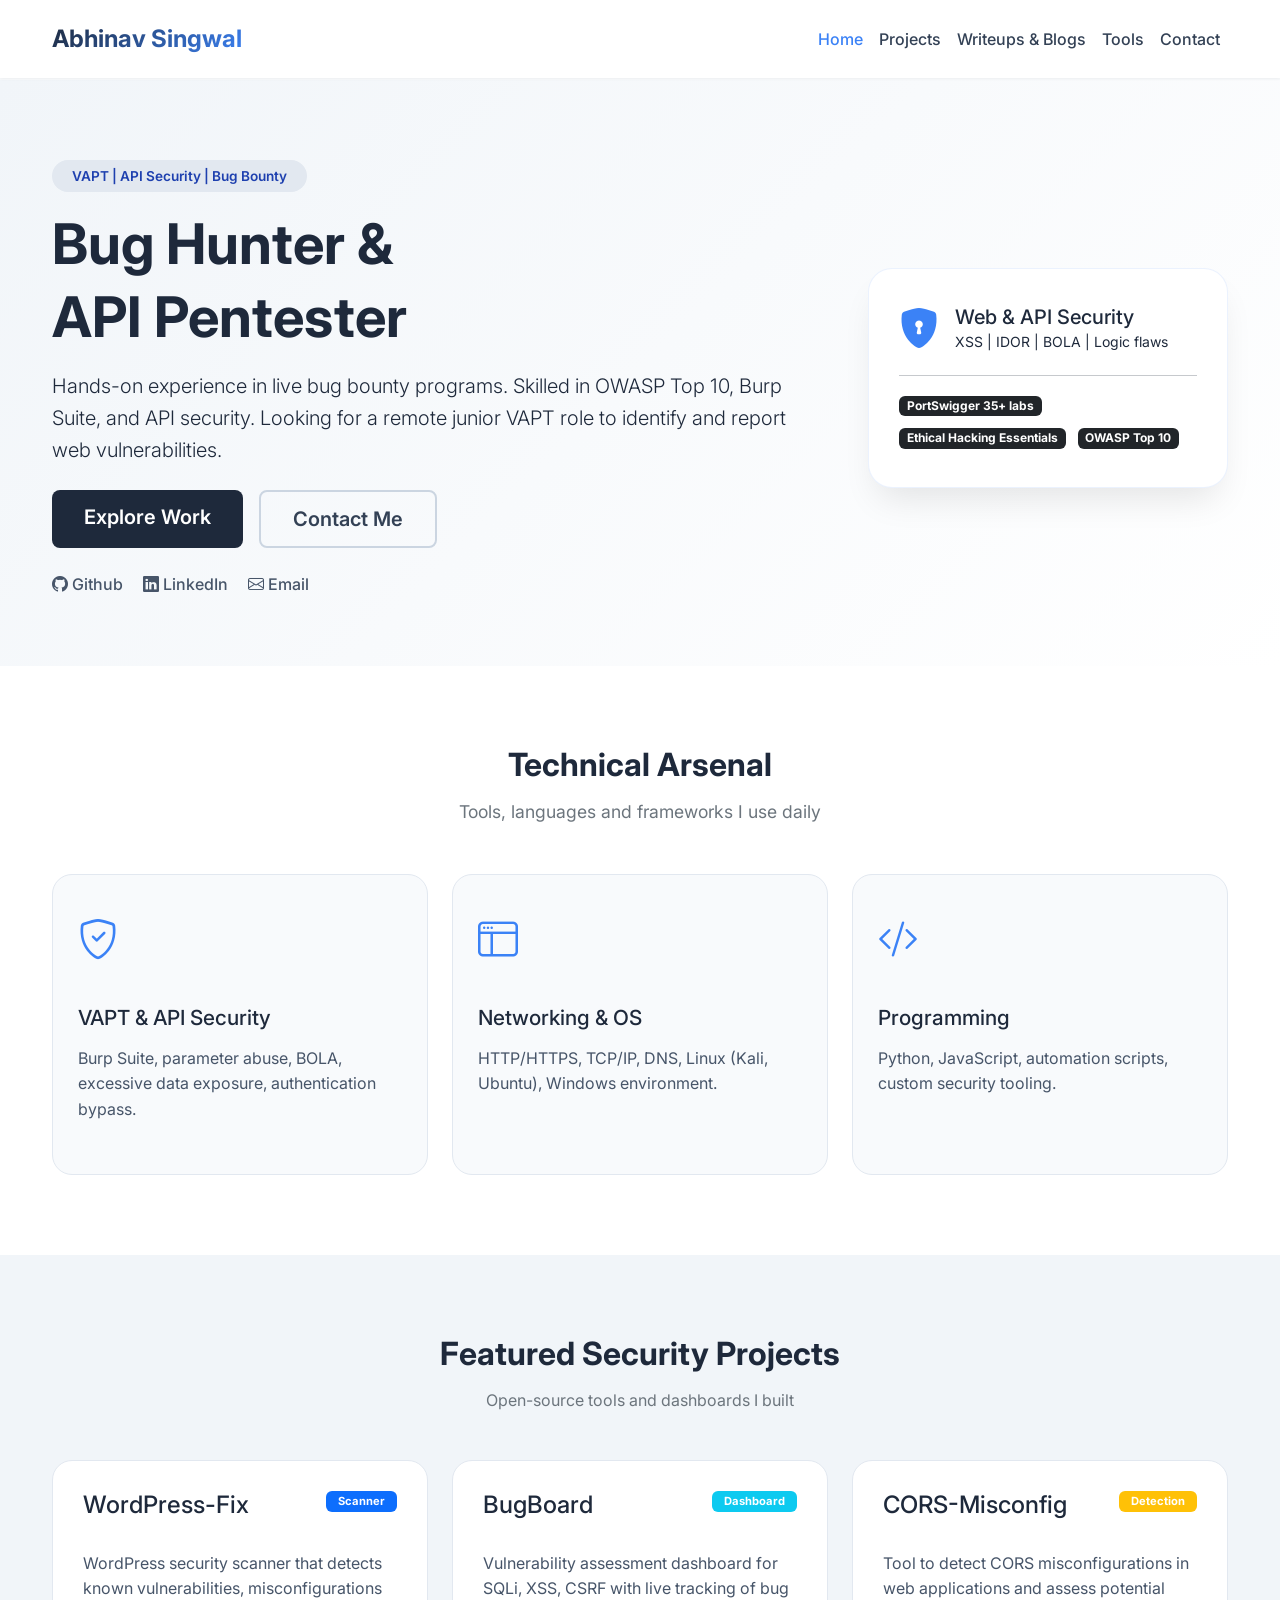
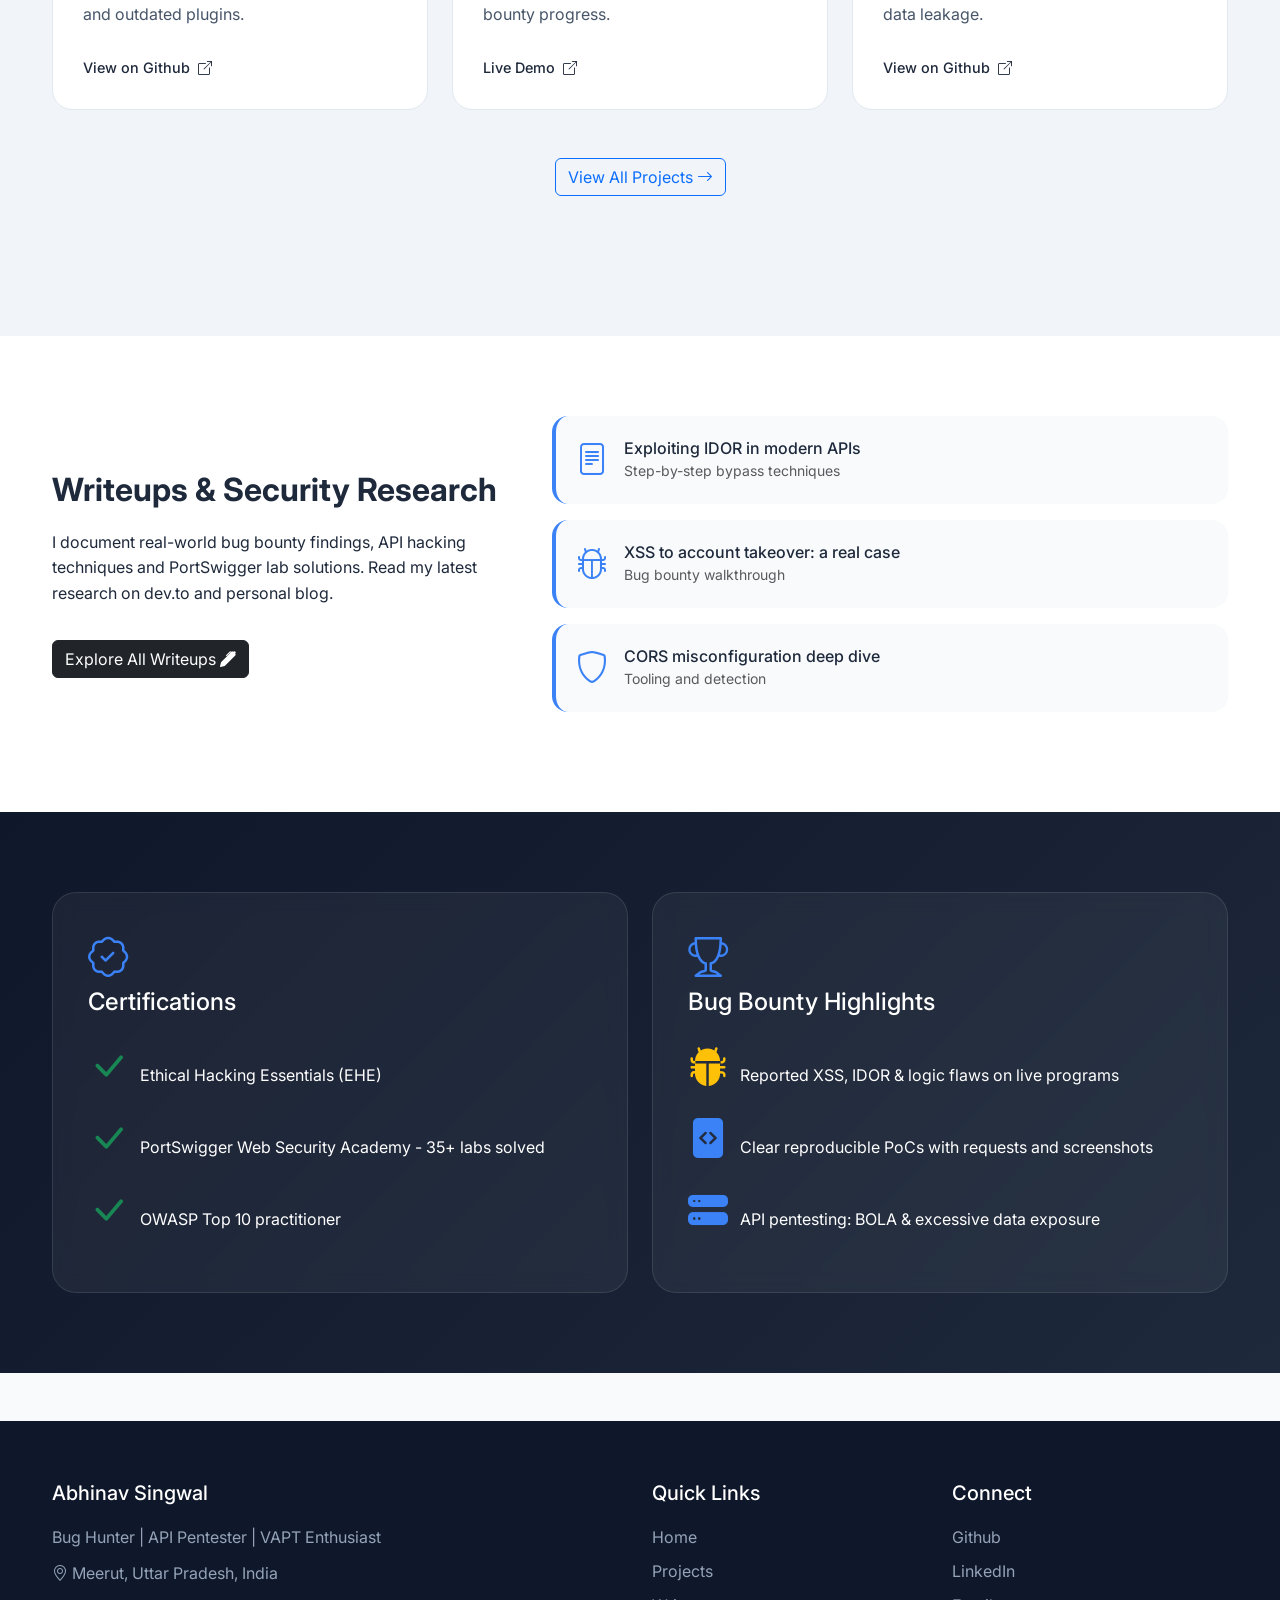
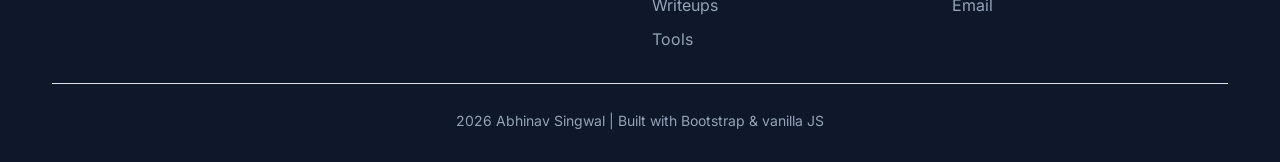
==== index.html @ 03f1d9d0 "Add files via upload" ====
<!DOCTYPE html>
<html lang="en">
<head>
    <meta charset="UTF-8">
    <meta name="viewport" content="width=device-width, initial-scale=1.0">
    <title>Abhinav Singwal | Bug Hunter & API Pentester</title>
    <!-- Bootstrap 5 CSS + Icons + Google Fonts -->
    <link href="https://cdn.jsdelivr.net/npm/bootstrap@5.3.0-alpha1/dist/css/bootstrap.min.css" rel="stylesheet">
    <link rel="stylesheet" href="https://cdn.jsdelivr.net/npm/bootstrap-icons@1.11.3/font/bootstrap-icons.min.css">
    <link href="https://fonts.googleapis.com/css2?family=Inter:opsz,wght@14..32,300;14..32,400;14..32,600;14..32,700&display=swap" rel="stylesheet">
    <!-- Custom CSS -->
    <link rel="stylesheet" href="style.css">
</head>
<body>

    <!-- Navigation -->
    <nav class="navbar navbar-expand-lg fixed-top">
        <div class="container">
            <a class="navbar-brand fw-bold" href="index.html">Abhinav Singwal</a>
            <button class="navbar-toggler" type="button" data-bs-toggle="collapse" data-bs-target="#navbarMain" aria-controls="navbarMain" aria-expanded="false" aria-label="Toggle navigation">
                <span class="navbar-toggler-icon"></span>
            </button>
            <div class="collapse navbar-collapse" id="navbarMain">
                <ul class="navbar-nav ms-auto mb-2 mb-lg-0">
                    <li class="nav-item"><a class="nav-link active" href="index.html">Home</a></li>
                    <li class="nav-item"><a class="nav-link" href="projects.html">Projects</a></li>
                    <li class="nav-item"><a class="nav-link" href="writeups.html">Writeups & Blogs</a></li>
                    <li class="nav-item"><a class="nav-link" href="tools.html">Tools</a></li>
                    <li class="nav-item"><a class="nav-link" href="contact.html">Contact</a></li>
                </ul>
            </div>
        </div>
    </nav>

    <!-- Hero Section -->
    <section class="hero-section">
        <div class="container">
            <div class="row align-items-center g-5">
                <div class="col-lg-8">
                    <div class="hero-badge mb-3">VAPT | API Security | Bug Bounty</div>
                    <h1 class="display-4 fw-bold mb-3">Bug Hunter & <br>API Pentester</h1>
                    <p class="lead mb-4">Hands-on experience in live bug bounty programs. Skilled in OWASP Top 10, Burp Suite, and API security. Looking for a remote junior VAPT role to identify and report web vulnerabilities.</p>
                    <div class="d-flex flex-wrap gap-3">
                        <a href="projects.html" class="btn btn-primary btn-lg">Explore Work</a>
                        <a href="contact.html" class="btn btn-outline-secondary btn-lg">Contact Me</a>
                    </div>
                    <div class="social-links mt-4">
                        <a href="https://github.com/yogsec" target="_blank" class="me-3"><i class="bi bi-github"></i> Github</a>
                        <a href="https://linkedin.com/in/abhinavsingwal" target="_blank" class="me-3"><i class="bi bi-linkedin"></i> LinkedIn</a>
                        <a href="mailto:abhinavsingwal@gmail.com" class="me-3"><i class="bi bi-envelope"></i> Email</a>
                    </div>
                </div>
                <div class="col-lg-4">
                    <div class="hero-card p-4">
                        <div class="d-flex align-items-center mb-3">
                            <i class="bi bi-shield-lock-fill fs-1 me-3"></i>
                            <div>
                                <h5 class="mb-0">Web & API Security</h5>
                                <small>XSS | IDOR | BOLA | Logic flaws</small>
                            </div>
                        </div>
                        <hr>
                        <div class="mt-3">
                            <span class="badge bg-dark me-2 mb-2">PortSwigger 35+ labs</span>
                            <span class="badge bg-dark me-2 mb-2">Ethical Hacking Essentials</span>
                            <span class="badge bg-dark me-2 mb-2">OWASP Top 10</span>
                        </div>
                    </div>
                </div>
            </div>
        </div>
    </section>

    <!-- Skills & Expertise Section -->
    <section class="skills-section">
        <div class="container">
            <div class="text-center mb-5">
                <h2 class="fw-bold">Technical Arsenal</h2>
                <p class="text-secondary">Tools, languages and frameworks I use daily</p>
            </div>
            <div class="row g-4">
                <div class="col-md-4">
                    <div class="skill-card p-4 h-100">
                        <i class="bi bi-shield-check fs-1"></i>
                        <h5 class="mt-3">VAPT & API Security</h5>
                        <p>Burp Suite, parameter abuse, BOLA, excessive data exposure, authentication bypass.</p>
                    </div>
                </div>
                <div class="col-md-4">
                    <div class="skill-card p-4 h-100">
                        <i class="bi bi-window-sidebar fs-1"></i>
                        <h5 class="mt-3">Networking & OS</h5>
                        <p>HTTP/HTTPS, TCP/IP, DNS, Linux (Kali, Ubuntu), Windows environment.</p>
                    </div>
                </div>
                <div class="col-md-4">
                    <div class="skill-card p-4 h-100">
                        <i class="bi bi-code-slash fs-1"></i>
                        <h5 class="mt-3">Programming</h5>
                        <p>Python, JavaScript, automation scripts, custom security tooling.</p>
                    </div>
                </div>
            </div>
        </div>
    </section>

    <!-- Featured Projects Preview -->
    <section class="featured-section">
        <div class="container">
            <div class="text-center mb-5">
                <h2 class="fw-bold">Featured Security Projects</h2>
                <p class="text-secondary">Open-source tools and dashboards I built</p>
            </div>
            <div class="row g-4">
                <div class="col-md-4">
                    <div class="project-card p-4 h-100">
                        <div class="d-flex justify-content-between align-items-start">
                            <h4>WordPress-Fix</h4>
                            <span class="badge bg-primary">Scanner</span>
                        </div>
                        <p class="mt-3">WordPress security scanner that detects known vulnerabilities, misconfigurations and outdated plugins.</p>
                        <a href="#" class="repo-link" data-repo="wordpress-fix">View on Github <i class="bi bi-box-arrow-up-right"></i></a>
                    </div>
                </div>
                <div class="col-md-4">
                    <div class="project-card p-4 h-100">
                        <div class="d-flex justify-content-between align-items-start">
                            <h4>BugBoard</h4>
                            <span class="badge bg-info">Dashboard</span>
                        </div>
                        <p class="mt-3">Vulnerability assessment dashboard for SQLi, XSS, CSRF with live tracking of bug bounty progress.</p>
                        <a href="#" class="repo-link" data-repo="BugBoard">Live Demo <i class="bi bi-box-arrow-up-right"></i></a>
                    </div>
                </div>
                <div class="col-md-4">
                    <div class="project-card p-4 h-100">
                        <div class="d-flex justify-content-between align-items-start">
                            <h4>CORS-Misconfig</h4>
                            <span class="badge bg-warning">Detection</span>
                        </div>
                        <p class="mt-3">Tool to detect CORS misconfigurations in web applications and assess potential data leakage.</p>
                        <a href="#" class="repo-link" data-repo="cors">View on Github <i class="bi bi-box-arrow-up-right"></i></a>
                    </div>
                </div>
            </div>
            <div class="text-center mt-5">
                <a href="projects.html" class="btn btn-outline-primary">View All Projects <i class="bi bi-arrow-right"></i></a>
            </div>
        </div>
    </section>

    <!-- Recent Blog / Writeups preview -->
    <section class="writeups-preview">
        <div class="container">
            <div class="row align-items-center">
                <div class="col-md-5">
                    <h2 class="fw-bold">Writeups & Security Research</h2>
                    <p>I document real-world bug bounty findings, API hacking techniques and PortSwigger lab solutions. Read my latest research on dev.to and personal blog.</p>
                    <a href="writeups.html" class="btn btn-dark mt-2">Explore All Writeups <i class="bi bi-pen-fill"></i></a>
                </div>
                <div class="col-md-7 mt-4 mt-md-0">
                    <div class="blog-card p-3 mb-3">
                        <div class="d-flex gap-3 align-items-center">
                            <i class="bi bi-file-text fs-2"></i>
                            <div>
                                <h6 class="mb-0">Exploiting IDOR in modern APIs</h6>
                                <small class="text-muted">Step-by-step bypass techniques</small>
                            </div>
                        </div>
                    </div>
                    <div class="blog-card p-3 mb-3">
                        <div class="d-flex gap-3 align-items-center">
                            <i class="bi bi-bug fs-2"></i>
                            <div>
                                <h6 class="mb-0">XSS to account takeover: a real case</h6>
                                <small class="text-muted">Bug bounty walkthrough</small>
                            </div>
                        </div>
                    </div>
                    <div class="blog-card p-3">
                        <div class="d-flex gap-3 align-items-center">
                            <i class="bi bi-shield fs-2"></i>
                            <div>
                                <h6 class="mb-0">CORS misconfiguration deep dive</h6>
                                <small class="text-muted">Tooling and detection</small>
                            </div>
                        </div>
                    </div>
                </div>
            </div>
        </div>
    </section>

    <!-- Certifications & Achievements -->
    <section class="certs-section">
        <div class="container">
            <div class="row g-4">
                <div class="col-md-6">
                    <div class="cert-card h-100">
                        <i class="bi bi-patch-check fs-1"></i>
                        <h4>Certifications</h4>
                        <ul class="list-unstyled mt-3">
                            <li><i class="bi bi-check-lg text-success me-2"></i> Ethical Hacking Essentials (EHE)</li>
                            <li><i class="bi bi-check-lg text-success me-2"></i> PortSwigger Web Security Academy - 35+ labs solved</li>
                            <li><i class="bi bi-check-lg text-success me-2"></i> OWASP Top 10 practitioner</li>
                        </ul>
                    </div>
                </div>
                <div class="col-md-6">
                    <div class="cert-card h-100">
                        <i class="bi bi-trophy fs-1"></i>
                        <h4>Bug Bounty Highlights</h4>
                        <ul class="list-unstyled mt-3">
                            <li><i class="bi bi-bug-fill text-warning me-2"></i> Reported XSS, IDOR & logic flaws on live programs</li>
                            <li><i class="bi bi-file-code-fill me-2"></i> Clear reproducible PoCs with requests and screenshots</li>
                            <li><i class="bi bi-hdd-stack-fill me-2"></i> API pentesting: BOLA & excessive data exposure</li>
                        </ul>
                    </div>
                </div>
            </div>
        </div>
    </section>

    <!-- Footer -->
    <footer class="footer mt-5">
        <div class="container">
            <div class="row">
                <div class="col-md-6">
                    <h5>Abhinav Singwal</h5>
                    <p>Bug Hunter | API Pentester | VAPT Enthusiast</p>
                    <p><i class="bi bi-geo-alt"></i> Meerut, Uttar Pradesh, India</p>
                </div>
                <div class="col-md-3">
                    <h5>Quick Links</h5>
                    <ul class="list-unstyled">
                        <li><a href="index.html" class="text-decoration-none">Home</a></li>
                        <li><a href="projects.html" class="text-decoration-none">Projects</a></li>
                        <li><a href="writeups.html" class="text-decoration-none">Writeups</a></li>
                        <li><a href="tools.html" class="text-decoration-none">Tools</a></li>
                    </ul>
                </div>
                <div class="col-md-3">
                    <h5>Connect</h5>
                    <ul class="list-unstyled">
                        <li><a href="https://github.com/yogsec" target="_blank" class="text-decoration-none">Github</a></li>
                        <li><a href="https://linkedin.com/in/abhinavsingwal" target="_blank" class="text-decoration-none">LinkedIn</a></li>
                        <li><a href="mailto:abhinavsingwal@gmail.com" class="text-decoration-none">Email</a></li>
                    </ul>
                </div>
            </div>
            <div class="text-center pt-4 mt-3 border-top">
                <small> 2025 Abhinav Singwal | Built with Bootstrap & vanilla JS</small>
            </div>
        </div>
    </footer>

    <!-- Bootstrap JS Bundle -->
    <script src="https://cdn.jsdelivr.net/npm/bootstrap@5.3.0-alpha1/dist/js/bootstrap.bundle.min.js"></script>
    <!-- Custom JS -->
    <script src="script.js"></script>
</body>
</html>
---- style.css ----
/* style.css - Abhinav Singwal Portfolio - Fixed Spacing */

* {
    margin: 0;
    padding: 0;
    box-sizing: border-box;
}

body {
    font-family: 'Inter', sans-serif;
    background-color: #f8fafc;
    color: #1e293b;
    padding-top: 80px;
}

/* Navigation */
.navbar {
    background-color: rgba(255, 255, 255, 0.98);
    backdrop-filter: blur(10px);
    box-shadow: 0 1px 3px rgba(0, 0, 0, 0.05);
    padding: 1rem 0;
}

.navbar-brand {
    font-size: 1.5rem;
    background: linear-gradient(135deg, #1e293b, #3b82f6);
    -webkit-background-clip: text;
    background-clip: text;
    color: transparent !important;
}

.nav-link {
    font-weight: 500;
    color: #334155 !important;
    transition: color 0.2s ease;
}

.nav-link:hover,
.nav-link.active {
    color: #3b82f6 !important;
}

/* Hero Section - Extra spacing added */
.hero-section {
    padding: 80px 0 70px 0;
    background: linear-gradient(135deg, #f1f5f9 0%, #ffffff 100%);
}

.hero-badge {
    display: inline-block;
    background: #e2e8f0;
    padding: 6px 20px;
    border-radius: 30px;
    font-size: 0.85rem;
    font-weight: 600;
    color: #1e40af;
    margin-bottom: 20px;
}

.display-4 {
    margin-bottom: 20px;
    line-height: 1.3;
}

.lead {
    margin-bottom: 30px;
    line-height: 1.6;
}

.social-links {
    margin-top: 30px;
}

.social-links a {
    color: #475569;
    text-decoration: none;
    font-weight: 500;
    margin-right: 25px;
    transition: color 0.2s;
}

.social-links a:hover {
    color: #3b82f6;
}

.hero-card {
    background: white;
    border-radius: 24px;
    box-shadow: 0 20px 35px -10px rgba(0, 0, 0, 0.1);
    border: 1px solid rgba(59, 130, 246, 0.1);
    padding: 30px !important;
}

.hero-card i {
    color: #3b82f6;
}

/* Buttons */
.btn-primary {
    background: #1e293b;
    border: none;
    padding: 12px 32px;
    font-weight: 600;
    transition: all 0.2s;
    border-radius: 8px;
}

.btn-primary:hover {
    background: #3b82f6;
    transform: translateY(-2px);
    box-shadow: 0 10px 20px -5px rgba(59, 130, 246, 0.3);
}

.btn-outline-secondary {
    border: 2px solid #cbd5e1;
    color: #334155;
    padding: 12px 32px;
    font-weight: 600;
    border-radius: 8px;
}

.btn-outline-secondary:hover {
    border-color: #3b82f6;
    background: #f8fafc;
    color: #3b82f6;
}

/* Skills Section - Extra spacing */
.skills-section {
    padding: 80px 0;
    background: white;
}

.skills-section .text-center {
    margin-bottom: 60px;
}

.skills-section h2 {
    margin-bottom: 15px;
}

.skills-section .text-secondary {
    font-size: 1.1rem;
}

.skill-card {
    background: #f8fafc;
    border-radius: 20px;
    padding: 35px 25px !important;
    transition: all 0.3s ease;
    border: 1px solid #e2e8f0;
    margin-bottom: 0;
}

.skill-card i {
    font-size: 2.8rem;
    color: #3b82f6;
    margin-bottom: 20px;
    display: inline-block;
}

.skill-card h5 {
    margin-bottom: 15px;
    font-size: 1.3rem;
}

.skill-card p {
    line-height: 1.6;
    color: #475569;
}

/* Featured Section - Extra spacing */
.featured-section {
    padding: 80px 0;
    background: #f1f5f9;
}

.featured-section .text-center {
    margin-bottom: 60px;
}

.featured-section h2 {
    margin-bottom: 15px;
}

.project-card {
    background: white;
    border-radius: 20px;
    padding: 30px !important;
    transition: all 0.3s;
    border: 1px solid #e2e8f0;
}

.project-card h4 {
    margin-bottom: 15px;
}

.project-card p {
    line-height: 1.6;
    margin: 15px 0;
    color: #475569;
}

.project-card .badge {
    font-size: 0.7rem;
    padding: 5px 12px;
}

.repo-link {
    color: #3b82f6;
    text-decoration: none;
    font-weight: 500;
    display: inline-flex;
    align-items: center;
    gap: 0.5rem;
    margin-top: 15px;
}

/* Writeups Preview */
.writeups-preview {
    padding: 80px 0;
    background: white;
}

.writeups-preview h2 {
    margin-bottom: 20px;
}

.writeups-preview p {
    line-height: 1.6;
    margin-bottom: 25px;
}

.blog-card {
    background: #f8fafc;
    border-radius: 16px;
    padding: 20px !important;
    border-left: 4px solid #3b82f6;
    margin-bottom: 20px;
    transition: all 0.2s;
}

.blog-card i {
    color: #3b82f6;
}

.blog-card h6 {
    margin-bottom: 5px;
}

/* Certifications Section */
.certs-section {
    padding: 80px 0;
    background: linear-gradient(135deg, #0f172a 0%, #1e293b 100%);
    color: white;
}

.cert-card {
    background: rgba(255, 255, 255, 0.05);
    backdrop-filter: blur(10px);
    border-radius: 24px;
    padding: 35px;
    border: 1px solid rgba(255, 255, 255, 0.1);
    height: 100%;
}

.cert-card i {
    color: #3b82f6;
    margin-bottom: 20px;
    font-size: 2.5rem;
}

.cert-card h4 {
    margin-bottom: 20px;
}

.cert-card ul li {
    margin-bottom: 12px;
}

/* Footer */
.footer {
    background: #0f172a;
    color: #94a3b8;
    padding: 60px 0 30px;
    margin-top: 0;
}

.footer h5 {
    color: white;
    margin-bottom: 20px;
}

.footer p {
    margin-bottom: 10px;
    line-height: 1.6;
}

.footer ul li {
    margin-bottom: 10px;
}

.footer a {
    color: #94a3b8;
    text-decoration: none;
    transition: color 0.2s;
}

.footer a:hover {
    color: #3b82f6;
}

/* Section common spacing */
.container {
    max-width: 1200px;
    margin: 0 auto;
}

section {
    width: 100%;
}

/* Row spacing */
.row {
    margin-bottom: 0;
}

.row>[class*="col-"] {
    margin-bottom: 0;
}

/* Responsive */
@media (max-width: 768px) {
    body {
        padding-top: 70px;
    }

    .hero-section {
        padding: 50px 0 40px 0;
        text-align: center;
    }

    .display-4 {
        font-size: 2rem;
    }

    .hero-section .lead {
        font-size: 1rem;
    }

    .social-links {
        justify-content: center;
    }

    .skills-section {
        padding: 50px 0;
    }

    .featured-section {
        padding: 50px 0;
    }

    .writeups-preview {
        padding: 50px 0;
        text-align: center;
    }

    .certs-section {
        padding: 50px 0;
    }

    .cert-card {
        margin-bottom: 20px;
    }

    .footer {
        text-align: center;
    }

    .btn-primary,
    .btn-outline-secondary {
        padding: 10px 24px;
    }
}

/* Extra large screens ke liye bhi spacing */
@media (min-width: 1400px) {
    .hero-section {
        padding: 100px 0 90px 0;
    }

    .skills-section,
    .featured-section,
    .writeups-preview,
    .certs-section {
        padding: 100px 0;
    }
}

/* Add these to the bottom of your existing style.css */

/* Page Header */
.page-header {
    padding: 100px 0 40px 0;
    background: linear-gradient(135deg, #0f172a 0%, #1e293b 100%);
    color: white;
}

.github-stats .badge {
    font-size: 0.9rem;
    padding: 8px 16px;
}

/* Filter Section */
.filter-section {
    padding: 40px 0;
    background: white;
    border-bottom: 1px solid #e2e8f0;
}

.filter-btn {
    background: #f1f5f9;
    color: #334155;
    border: none;
    padding: 8px 24px;
    margin: 5px;
    border-radius: 40px;
    font-weight: 500;
    transition: all 0.2s;
}

.filter-btn:hover,
.filter-btn.active {
    background: #1e293b;
    color: white;
}

/* Projects Grid */
.projects-grid-section {
    padding: 60px 0;
    background: #f8fafc;
    min-height: 600px;
}

.project-card-detailed {
    background: white;
    border-radius: 20px;
    padding: 24px;
    height: 100%;
    transition: all 0.3s;
    border: 1px solid #e2e8f0;
    display: flex;
    flex-direction: column;
}

.project-card-detailed:hover {
    transform: translateY(-5px);
    box-shadow: 0 20px 30px -15px rgba(0, 0, 0, 0.1);
    border-color: #3b82f6;
}

.project-header {
    display: flex;
    justify-content: space-between;
    align-items: flex-start;
    flex-wrap: wrap;
    margin-bottom: 16px;
}

.project-name {
    font-size: 1.2rem;
    font-weight: 700;
    margin-bottom: 0;
    color: #1e293b;
}

.tech-badge {
    background: #e2e8f0;
    padding: 4px 12px;
    border-radius: 20px;
    font-size: 0.7rem;
    font-weight: 600;
    color: #1e40af;
}

.stars-count {
    font-size: 0.85rem;
    color: #64748b;
    margin-top: 8px;
}

.project-description {
    color: #475569;
    line-height: 1.6;
    margin: 16px 0;
    flex-grow: 1;
}

.project-footer {
    margin-top: auto;
    border-top: 1px solid #e2e8f0;
    padding-top: 16px;
}

.project-links {
    display: flex;
    gap: 20px;
    flex-wrap: wrap;
}

.repo-link, .demo-link {
    text-decoration: none;
    font-weight: 500;
    font-size: 0.9rem;
    transition: color 0.2s;
}

.repo-link {
    color: #1e293b;
}

.repo-link:hover {
    color: #3b82f6;
}

.demo-link {
    color: #3b82f6;
}

.demo-link:hover {
    text-decoration: underline;
}

/* GitHub Callout */
.github-callout {
    padding: 80px 0;
    background: linear-gradient(135deg, #f1f5f9 0%, #ffffff 100%);
}

.github-callout i {
    color: #1e293b;
}

.github-callout .btn-primary {
    background: #1e293b;
}

.github-callout .btn-primary:hover {
    background: #3b82f6;
}

/* Responsive */
@media (max-width: 768px) {
    .page-header {
        padding: 80px 0 30px 0;
    }
    
    .page-header h1 {
        font-size: 1.8rem;
    }
    
    .filter-section {
        padding: 30px 0;
    }
    
    .filter-btn {
        padding: 6px 18px;
        font-size: 0.85rem;
    }
    
    .projects-grid-section {
        padding: 40px 0;
    }
    
    .project-name {
        font-size: 1rem;
    }
}


/* Redirect Section */
.redirect-section {
    padding: 120px 0 60px 0;
    background: linear-gradient(135deg, #f1f5f9 0%, #ffffff 100%);
    min-height: 70vh;
}

.redirect-card {
    background: white;
    border-radius: 32px;
    padding: 50px 30px;
    box-shadow: 0 20px 40px -15px rgba(0, 0, 0, 0.1);
    max-width: 800px;
    margin: 0 auto;
}

.redirect-icon i {
    font-size: 5rem;
    color: #3b82f6;
}

.redirect-message {
    background: #f8fafc;
    border-radius: 20px;
    padding: 30px;
    margin: 30px 0;
}

.redirect-buttons .btn-primary {
    background: #1e293b;
    border: none;
}

.redirect-buttons .btn-primary:hover {
    background: #3b82f6;
}

/* Featured Writeups Section */
.featured-writeups {
    padding: 60px 0;
    background: white;
}

.writeup-card {
    background: #f8fafc;
    border-radius: 20px;
    padding: 30px;
    text-align: center;
    cursor: pointer;
    transition: all 0.3s ease;
    border: 1px solid #e2e8f0;
    height: 100%;
}

.writeup-card:hover {
    transform: translateY(-8px);
    box-shadow: 0 20px 30px -12px rgba(0, 0, 0, 0.15);
    border-color: #3b82f6;
}

.writeup-card i {
    font-size: 2.5rem;
    color: #3b82f6;
    margin-bottom: 20px;
}

.writeup-card h5 {
    margin-bottom: 15px;
    font-weight: 600;
}

.writeup-card p {
    color: #64748b;
    font-size: 0.9rem;
    line-height: 1.5;
    margin-bottom: 20px;
}

.read-link {
    color: #3b82f6;
    font-weight: 500;
    text-decoration: none;
    display: inline-flex;
    align-items: center;
    gap: 5px;
}

.writeup-card:hover .read-link {
    gap: 10px;
}

@media (max-width: 768px) {
    .redirect-section {
        padding: 100px 0 40px 0;
    }
    
    .redirect-card {
        padding: 30px 20px;
    }
    
    .redirect-icon i {
        font-size: 3.5rem;
    }
    
    .redirect-message {
        padding: 20px;
    }
    
    .redirect-buttons .btn {
        display: inline-block;
        margin: 5px;
    }
    
    .featured-writeups {
        padding: 40px 0;
    }
    
    .writeup-card {
        padding: 25px;
    }
}

/* Tools Page Styles */
.tools-header {
    padding: 100px 0 50px 0;
    background: linear-gradient(135deg, #0f172a 0%, #1e293b 100%);
    color: white;
}

.tools-badge {
    display: inline-block;
    background: rgba(59, 130, 246, 0.2);
    padding: 8px 20px;
    border-radius: 40px;
    font-size: 0.9rem;
    border: 1px solid rgba(59, 130, 246, 0.3);
}

.tools-badge i {
    color: #3b82f6;
    margin-right: 8px;
}

.tools-stats {
    display: flex;
    justify-content: center;
    gap: 20px;
    flex-wrap: wrap;
}

.stat-badge {
    background: rgba(255, 255, 255, 0.1);
    padding: 6px 16px;
    border-radius: 30px;
    font-size: 0.85rem;
}

.stat-badge i {
    margin-right: 6px;
}

/* Tools Grid */
.tools-grid-section {
    padding: 60px 0;
    background: #f8fafc;
}

.tool-card {
    background: white;
    border-radius: 24px;
    padding: 28px;
    height: 100%;
    transition: all 0.3s ease;
    border: 1px solid #e2e8f0;
    display: flex;
    flex-direction: column;
}

.tool-card:hover {
    transform: translateY(-6px);
    box-shadow: 0 25px 35px -15px rgba(0, 0, 0, 0.12);
    border-color: #3b82f6;
}

.tool-icon {
    width: 60px;
    height: 60px;
    background: linear-gradient(135deg, #3b82f6 0%, #1e40af 100%);
    border-radius: 16px;
    display: flex;
    align-items: center;
    justify-content: center;
    margin-bottom: 20px;
}

.tool-icon i {
    font-size: 28px;
    color: white;
}

.tool-header {
    display: flex;
    justify-content: space-between;
    align-items: flex-start;
    flex-wrap: wrap;
    margin-bottom: 16px;
}

.tool-name {
    font-size: 1.35rem;
    font-weight: 700;
    margin-bottom: 0;
    color: #1e293b;
}

.tool-badge-group {
    display: flex;
    gap: 8px;
    flex-wrap: wrap;
}

.tool-lang-badge {
    background: #e2e8f0;
    padding: 4px 12px;
    border-radius: 20px;
    font-size: 0.7rem;
    font-weight: 600;
    color: #1e40af;
}

.tool-type-badge {
    background: #dbeafe;
    padding: 4px 12px;
    border-radius: 20px;
    font-size: 0.7rem;
    font-weight: 600;
    color: #1d4ed8;
}

.tool-description {
    color: #475569;
    line-height: 1.6;
    margin: 16px 0;
    flex-grow: 1;
}

.tool-features {
    display: flex;
    flex-wrap: wrap;
    gap: 12px;
    margin: 16px 0;
    padding-top: 8px;
    border-top: 1px solid #e2e8f0;
}

.tool-features span {
    font-size: 0.75rem;
    color: #64748b;
    display: inline-flex;
    align-items: center;
    gap: 4px;
}

.tool-links {
    display: flex;
    flex-wrap: wrap;
    gap: 12px;
    margin-top: 16px;
    align-items: center;
}

.tool-github-link {
    background: #1e293b;
    color: white;
    padding: 8px 20px;
    border-radius: 40px;
    text-decoration: none;
    font-size: 0.85rem;
    font-weight: 500;
    transition: all 0.2s;
    display: inline-flex;
    align-items: center;
    gap: 6px;
}

.tool-github-link:hover {
    background: #3b82f6;
    color: white;
}

.tool-demo-link {
    background: #eff6ff;
    color: #3b82f6;
    padding: 8px 20px;
    border-radius: 40px;
    text-decoration: none;
    font-size: 0.85rem;
    font-weight: 500;
    transition: all 0.2s;
    display: inline-flex;
    align-items: center;
    gap: 6px;
}

.tool-demo-link:hover {
    background: #3b82f6;
    color: white;
}

.tool-copy-btn {
    background: #f1f5f9;
    border: 1px solid #e2e8f0;
    padding: 8px 18px;
    border-radius: 40px;
    font-size: 0.85rem;
    font-weight: 500;
    cursor: pointer;
    transition: all 0.2s;
    display: inline-flex;
    align-items: center;
    gap: 6px;
    color: #334155;
}

.tool-copy-btn:hover {
    background: #e2e8f0;
    border-color: #3b82f6;
}

/* How to Use Section */
.howto-section {
    padding: 70px 0;
    background: white;
}

.howto-card {
    background: #f8fafc;
    border-radius: 20px;
    padding: 30px;
    text-align: center;
    position: relative;
    border: 1px solid #e2e8f0;
    transition: all 0.3s;
}

.howto-card:hover {
    border-color: #3b82f6;
    box-shadow: 0 10px 25px -8px rgba(0, 0, 0, 0.08);
}

.step-number {
    position: absolute;
    top: -15px;
    left: 20px;
    background: #3b82f6;
    color: white;
    width: 35px;
    height: 35px;
    border-radius: 50%;
    display: flex;
    align-items: center;
    justify-content: center;
    font-weight: bold;
    font-size: 1rem;
}

.howto-card i {
    font-size: 2.5rem;
    color: #3b82f6;
    margin: 15px 0;
}

.howto-card h5 {
    margin-bottom: 12px;
    font-weight: 600;
}

.howto-card p {
    color: #64748b;
    font-size: 0.9rem;
    margin-bottom: 15px;
}

.howto-code {
    background: #1e293b;
    color: #e2e8f0;
    padding: 8px 12px;
    border-radius: 8px;
    font-size: 0.75rem;
    display: inline-block;
    font-family: monospace;
}

@media (max-width: 768px) {
    .tools-header {
        padding: 80px 0 40px 0;
    }
    
    .tools-header h1 {
        font-size: 1.8rem;
    }
    
    .tools-grid-section {
        padding: 40px 0;
    }
    
    .tool-card {
        padding: 20px;
    }
    
    .tool-name {
        font-size: 1.1rem;
    }
    
    .tool-links {
        flex-direction: column;
        align-items: stretch;
    }
    
    .tool-github-link,
    .tool-demo-link,
    .tool-copy-btn {
        text-align: center;
        justify-content: center;
    }
    
    .howto-section {
        padding: 50px 0;
    }
    
    .howto-card {
        margin-bottom: 30px;
    }
}


/* Contact Page Styles */
.contact-section {
    padding: 120px 0 70px 0;
    background: linear-gradient(135deg, #f8fafc 0%, #ffffff 100%);
    min-height: 100vh;
}

.contact-info-card {
    background: white;
    border-radius: 28px;
    padding: 35px;
    box-shadow: 0 20px 35px -12px rgba(0, 0, 0, 0.08);
    border: 1px solid #e2e8f0;
    height: 100%;
}

.contact-badge {
    display: inline-block;
    background: #eff6ff;
    padding: 6px 16px;
    border-radius: 40px;
    font-size: 0.85rem;
    color: #3b82f6;
    font-weight: 500;
}

.contact-badge i {
    margin-right: 6px;
}

.contact-details {
    margin: 30px 0;
}

.contact-detail-item {
    display: flex;
    align-items: center;
    gap: 16px;
    padding: 15px 0;
    border-bottom: 1px solid #e2e8f0;
}

.contact-detail-item:last-child {
    border-bottom: none;
}

.contact-icon {
    width: 48px;
    height: 48px;
    background: #eff6ff;
    border-radius: 14px;
    display: flex;
    align-items: center;
    justify-content: center;
}

.contact-icon i {
    font-size: 22px;
    color: #3b82f6;
}

.contact-detail-item h6 {
    margin-bottom: 4px;
    font-size: 0.85rem;
    color: #64748b;
}

.contact-detail-item p {
    margin-bottom: 0;
    font-weight: 500;
    color: #1e293b;
}

.contact-availability {
    background: #ecfdf5;
    padding: 14px 20px;
    border-radius: 14px;
    display: flex;
    align-items: center;
    gap: 10px;
}

.contact-availability i {
    font-size: 1.2rem;
}

.contact-availability span {
    font-weight: 500;
    color: #065f46;
}

/* Contact Form Card */
.contact-form-card {
    background: white;
    border-radius: 28px;
    padding: 35px;
    box-shadow: 0 20px 35px -12px rgba(0, 0, 0, 0.08);
    border: 1px solid #e2e8f0;
}

.form-label {
    font-weight: 600;
    color: #1e293b;
    margin-bottom: 8px;
}

.form-control {
    border: 1px solid #e2e8f0;
    border-radius: 14px;
    padding: 12px 18px;
    font-size: 0.95rem;
    transition: all 0.2s;
}

.form-control:focus {
    border-color: #3b82f6;
    box-shadow: 0 0 0 3px rgba(59, 130, 246, 0.1);
    outline: none;
}

textarea.form-control {
    resize: vertical;
}

.contact-form-card .btn-primary {
    background: #1e293b;
    padding: 14px;
    font-weight: 600;
    border-radius: 14px;
    transition: all 0.2s;
}

.contact-form-card .btn-primary:hover {
    background: #3b82f6;
    transform: translateY(-2px);
}

.contact-form-card .btn-primary:disabled {
    background: #94a3b8;
    transform: none;
}

/* Alert styles for form status */
.alert {
    padding: 12px 16px;
    border-radius: 12px;
    font-size: 0.9rem;
}

.alert-success {
    background-color: #ecfdf5;
    color: #065f46;
    border: 1px solid #a7f3d0;
}

.alert-danger {
    background-color: #fef2f2;
    color: #991b1b;
    border: 1px solid #fecaca;
}

.alert-info {
    background-color: #eff6ff;
    color: #1e40af;
    border: 1px solid #bfdbfe;
}

@media (max-width: 768px) {
    .contact-section {
        padding: 100px 0 50px 0;
    }
    
    .contact-info-card,
    .contact-form-card {
        padding: 25px;
    }
    
    .contact-detail-item {
        padding: 12px 0;
    }
    
    .contact-icon {
        width: 40px;
        height: 40px;
    }
    
    .contact-icon i {
        font-size: 18px;
    }
}
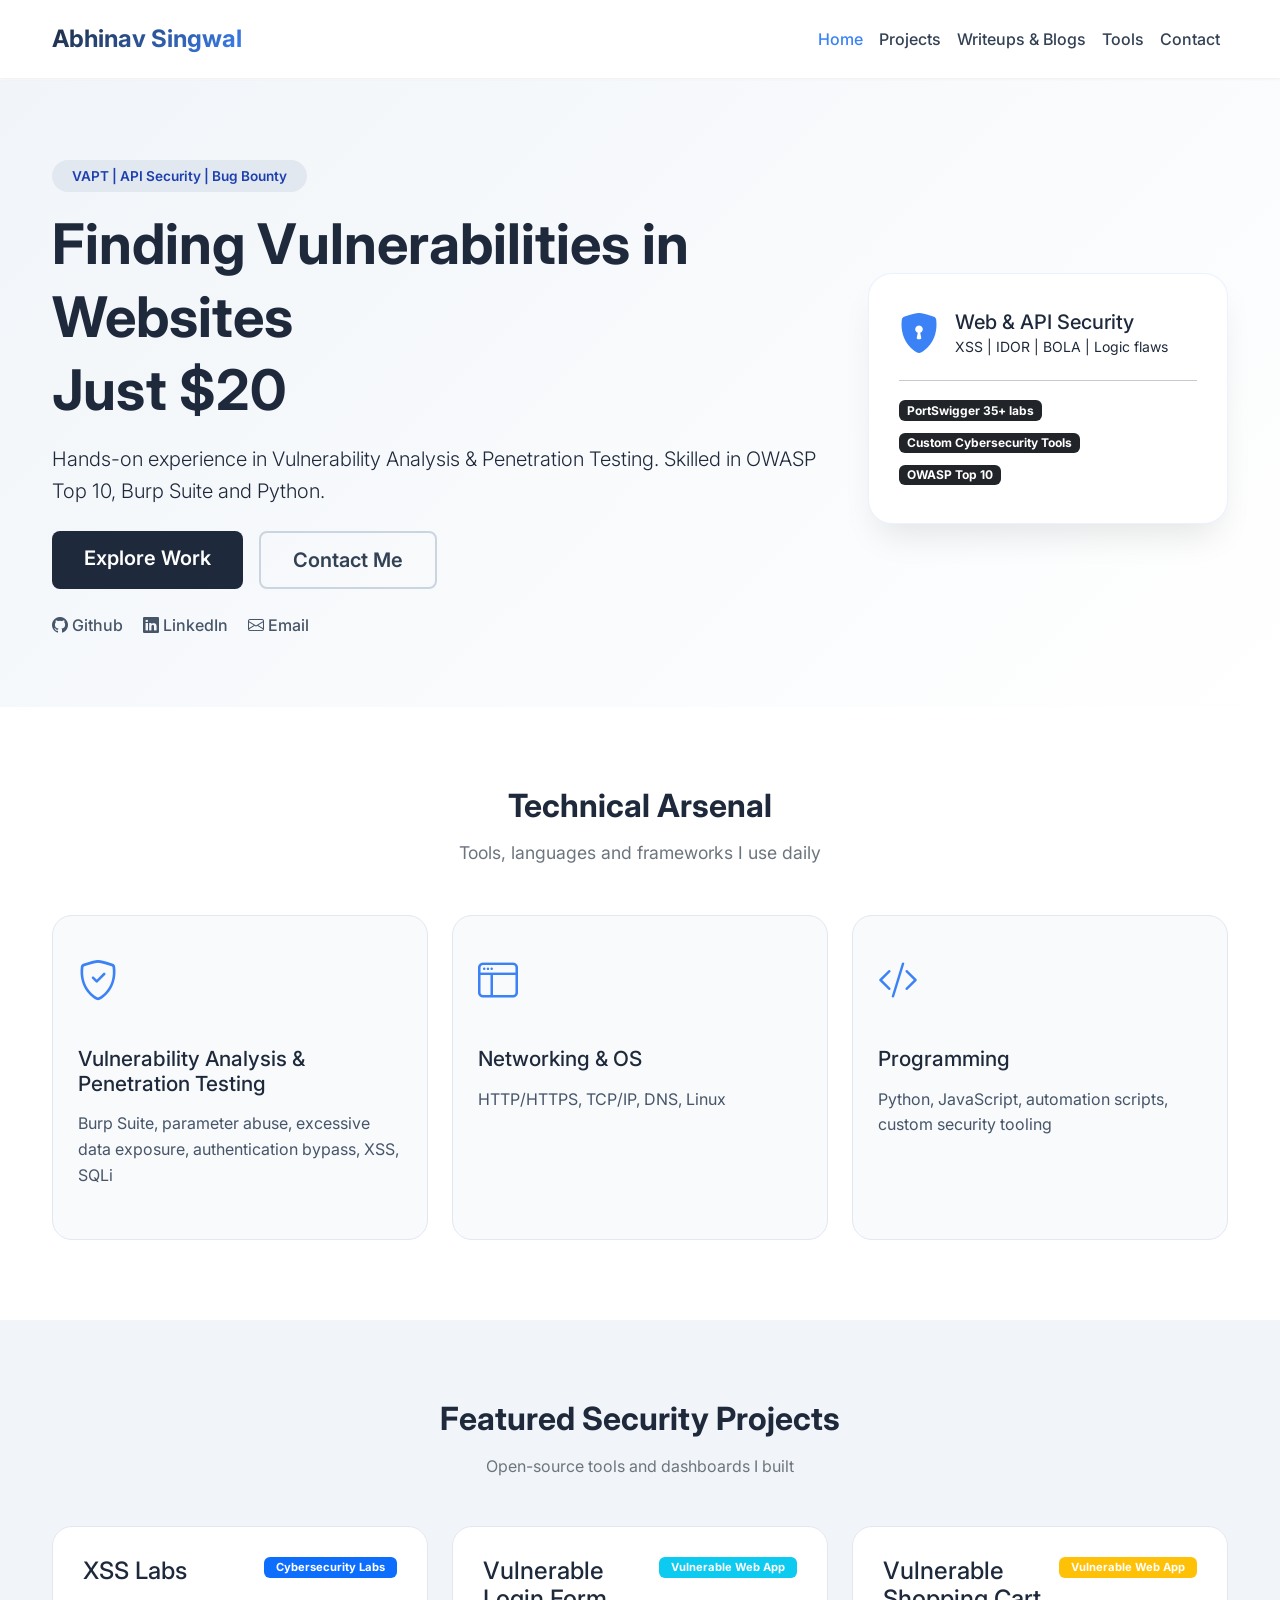
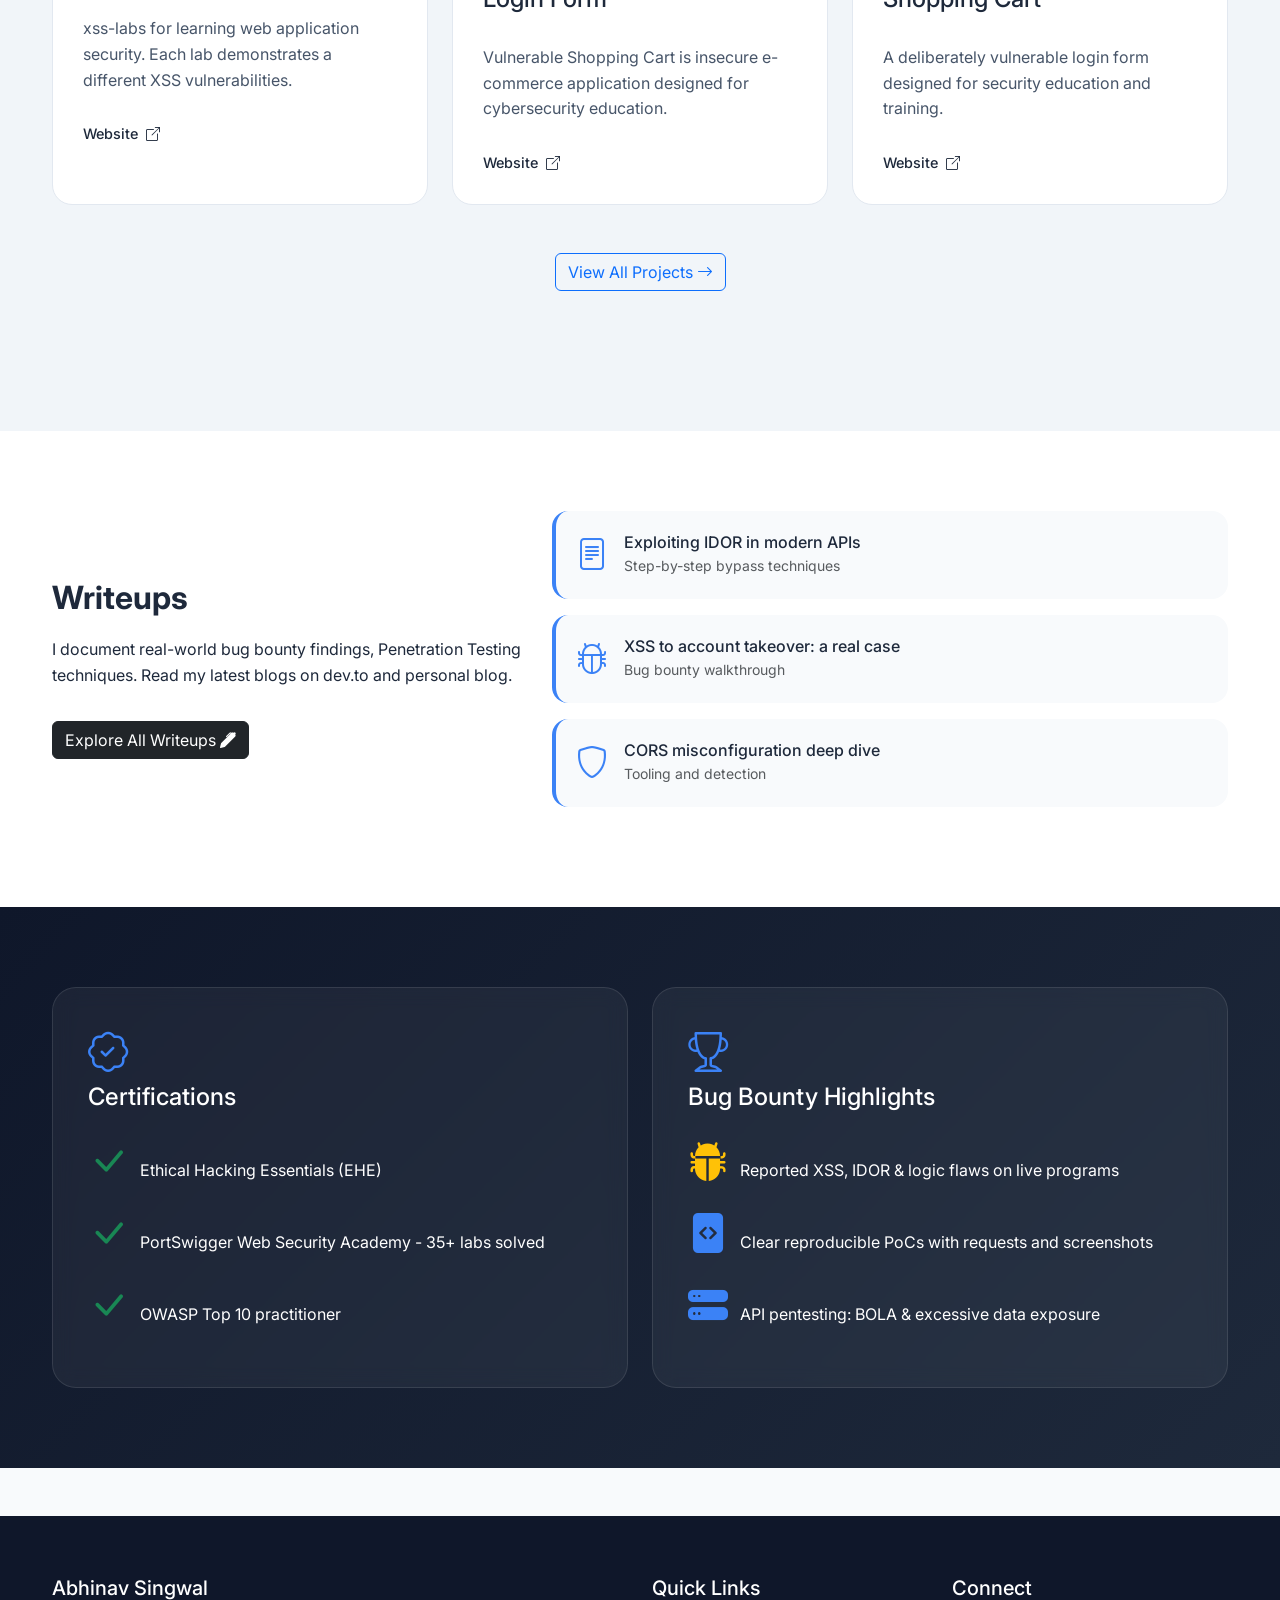
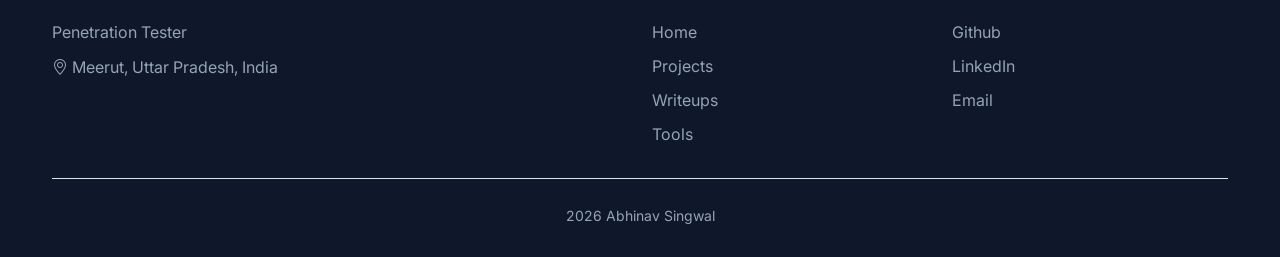
==== commit c943f457: "Add files via upload" ====
--- a/index.html
+++ b/index.html
@@ -3,7 +3,7 @@
 <head>
     <meta charset="UTF-8">
     <meta name="viewport" content="width=device-width, initial-scale=1.0">
-    <title>Abhinav Singwal | Bug Hunter & API Pentester</title>
+    <title>Abhinav Singwal | Penetration Tester</title>
     <!-- Bootstrap 5 CSS + Icons + Google Fonts -->
     <link href="https://cdn.jsdelivr.net/npm/bootstrap@5.3.0-alpha1/dist/css/bootstrap.min.css" rel="stylesheet">
     <link rel="stylesheet" href="https://cdn.jsdelivr.net/npm/bootstrap-icons@1.11.3/font/bootstrap-icons.min.css">
@@ -38,8 +38,8 @@
             <div class="row align-items-center g-5">
                 <div class="col-lg-8">
                     <div class="hero-badge mb-3">VAPT | API Security | Bug Bounty</div>
-                    <h1 class="display-4 fw-bold mb-3">Bug Hunter & <br>API Pentester</h1>
-                    <p class="lead mb-4">Hands-on experience in live bug bounty programs. Skilled in OWASP Top 10, Burp Suite, and API security. Looking for a remote junior VAPT role to identify and report web vulnerabilities.</p>
+                    <h1 class="display-4 fw-bold mb-3">Finding Vulnerabilities in Websites <br>Just $20</h1>
+                    <p class="lead mb-4">Hands-on experience in Vulnerability Analysis & Penetration Testing. Skilled in OWASP Top 10, Burp Suite and Python.</p>
                     <div class="d-flex flex-wrap gap-3">
                         <a href="projects.html" class="btn btn-primary btn-lg">Explore Work</a>
                         <a href="contact.html" class="btn btn-outline-secondary btn-lg">Contact Me</a>
@@ -62,7 +62,7 @@
                         <hr>
                         <div class="mt-3">
                             <span class="badge bg-dark me-2 mb-2">PortSwigger 35+ labs</span>
-                            <span class="badge bg-dark me-2 mb-2">Ethical Hacking Essentials</span>
+                            <span class="badge bg-dark me-2 mb-2">Custom Cybersecurity Tools</span>
                             <span class="badge bg-dark me-2 mb-2">OWASP Top 10</span>
                         </div>
                     </div>
@@ -82,22 +82,22 @@
                 <div class="col-md-4">
                     <div class="skill-card p-4 h-100">
                         <i class="bi bi-shield-check fs-1"></i>
-                        <h5 class="mt-3">VAPT & API Security</h5>
-                        <p>Burp Suite, parameter abuse, BOLA, excessive data exposure, authentication bypass.</p>
+                        <h5 class="mt-3">Vulnerability Analysis & Penetration Testing</h5>
+                        <p>Burp Suite, parameter abuse, excessive data exposure, authentication bypass, XSS, SQLi</p>
                     </div>
                 </div>
                 <div class="col-md-4">
                     <div class="skill-card p-4 h-100">
                         <i class="bi bi-window-sidebar fs-1"></i>
                         <h5 class="mt-3">Networking & OS</h5>
-                        <p>HTTP/HTTPS, TCP/IP, DNS, Linux (Kali, Ubuntu), Windows environment.</p>
+                        <p>HTTP/HTTPS, TCP/IP, DNS, Linux</p>
                     </div>
                 </div>
                 <div class="col-md-4">
                     <div class="skill-card p-4 h-100">
                         <i class="bi bi-code-slash fs-1"></i>
                         <h5 class="mt-3">Programming</h5>
-                        <p>Python, JavaScript, automation scripts, custom security tooling.</p>
+                        <p>Python, JavaScript, automation scripts, custom security tooling</p>
                     </div>
                 </div>
             </div>
@@ -115,31 +115,31 @@
                 <div class="col-md-4">
                     <div class="project-card p-4 h-100">
                         <div class="d-flex justify-content-between align-items-start">
-                            <h4>WordPress-Fix</h4>
-                            <span class="badge bg-primary">Scanner</span>
-                        </div>
-                        <p class="mt-3">WordPress security scanner that detects known vulnerabilities, misconfigurations and outdated plugins.</p>
-                        <a href="#" class="repo-link" data-repo="wordpress-fix">View on Github <i class="bi bi-box-arrow-up-right"></i></a>
+                            <h4>XSS Labs</h4>
+                            <span class="badge bg-primary">Cybersecurity Labs</span>
+                        </div>
+                        <p class="mt-3">xss-labs for learning web application security. Each lab demonstrates a different XSS vulnerabilities.</p>
+                        <a href="https://github.com/yogsec/xss-labs" class="repo-link" data-repo="xss-labs">Website<i class="bi bi-box-arrow-up-right"></i></a>
                     </div>
                 </div>
                 <div class="col-md-4">
                     <div class="project-card p-4 h-100">
                         <div class="d-flex justify-content-between align-items-start">
-                            <h4>BugBoard</h4>
-                            <span class="badge bg-info">Dashboard</span>
-                        </div>
-                        <p class="mt-3">Vulnerability assessment dashboard for SQLi, XSS, CSRF with live tracking of bug bounty progress.</p>
-                        <a href="#" class="repo-link" data-repo="BugBoard">Live Demo <i class="bi bi-box-arrow-up-right"></i></a>
+                            <h4>Vulnerable Login Form</h4>
+                            <span class="badge bg-info">Vulnerable Web App</span>
+                        </div>
+                        <p class="mt-3">Vulnerable Shopping Cart is insecure e-commerce application designed for cybersecurity education.</p>
+                        <a href="https://yogsec.github.io/Vulnerable-Shopping-Cart/" class="repo-link" data-repo="BugBoard">Website<i class="bi bi-box-arrow-up-right"></i></a>
                     </div>
                 </div>
                 <div class="col-md-4">
                     <div class="project-card p-4 h-100">
                         <div class="d-flex justify-content-between align-items-start">
-                            <h4>CORS-Misconfig</h4>
-                            <span class="badge bg-warning">Detection</span>
-                        </div>
-                        <p class="mt-3">Tool to detect CORS misconfigurations in web applications and assess potential data leakage.</p>
-                        <a href="#" class="repo-link" data-repo="cors">View on Github <i class="bi bi-box-arrow-up-right"></i></a>
+                            <h4>Vulnerable Shopping Cart</h4>
+                            <span class="badge bg-warning">Vulnerable Web App</span>
+                        </div>
+                        <p class="mt-3">A deliberately vulnerable login form designed for security education and training. </p>
+                        <a href="https://yogsec.github.io/Vulnerable-Login" class="repo-link" data-repo="cors">Website<i class="bi bi-box-arrow-up-right"></i></a>
                     </div>
                 </div>
             </div>
@@ -154,8 +154,8 @@
         <div class="container">
             <div class="row align-items-center">
                 <div class="col-md-5">
-                    <h2 class="fw-bold">Writeups & Security Research</h2>
-                    <p>I document real-world bug bounty findings, API hacking techniques and PortSwigger lab solutions. Read my latest research on dev.to and personal blog.</p>
+                    <h2 class="fw-bold">Writeups</h2>
+                    <p>I document real-world bug bounty findings, Penetration Testing techniques. Read my latest blogs on dev.to and personal blog.</p>
                     <a href="writeups.html" class="btn btn-dark mt-2">Explore All Writeups <i class="bi bi-pen-fill"></i></a>
                 </div>
                 <div class="col-md-7 mt-4 mt-md-0">
@@ -227,7 +227,7 @@
             <div class="row">
                 <div class="col-md-6">
                     <h5>Abhinav Singwal</h5>
-                    <p>Bug Hunter | API Pentester | VAPT Enthusiast</p>
+                    <p>Penetration Tester</p>
                     <p><i class="bi bi-geo-alt"></i> Meerut, Uttar Pradesh, India</p>
                 </div>
                 <div class="col-md-3">
@@ -249,7 +249,7 @@
                 </div>
             </div>
             <div class="text-center pt-4 mt-3 border-top">
-                <small> 2025 Abhinav Singwal | Built with Bootstrap & vanilla JS</small>
+                <small> 2026 Abhinav Singwal</small>
             </div>
         </div>
     </footer>
